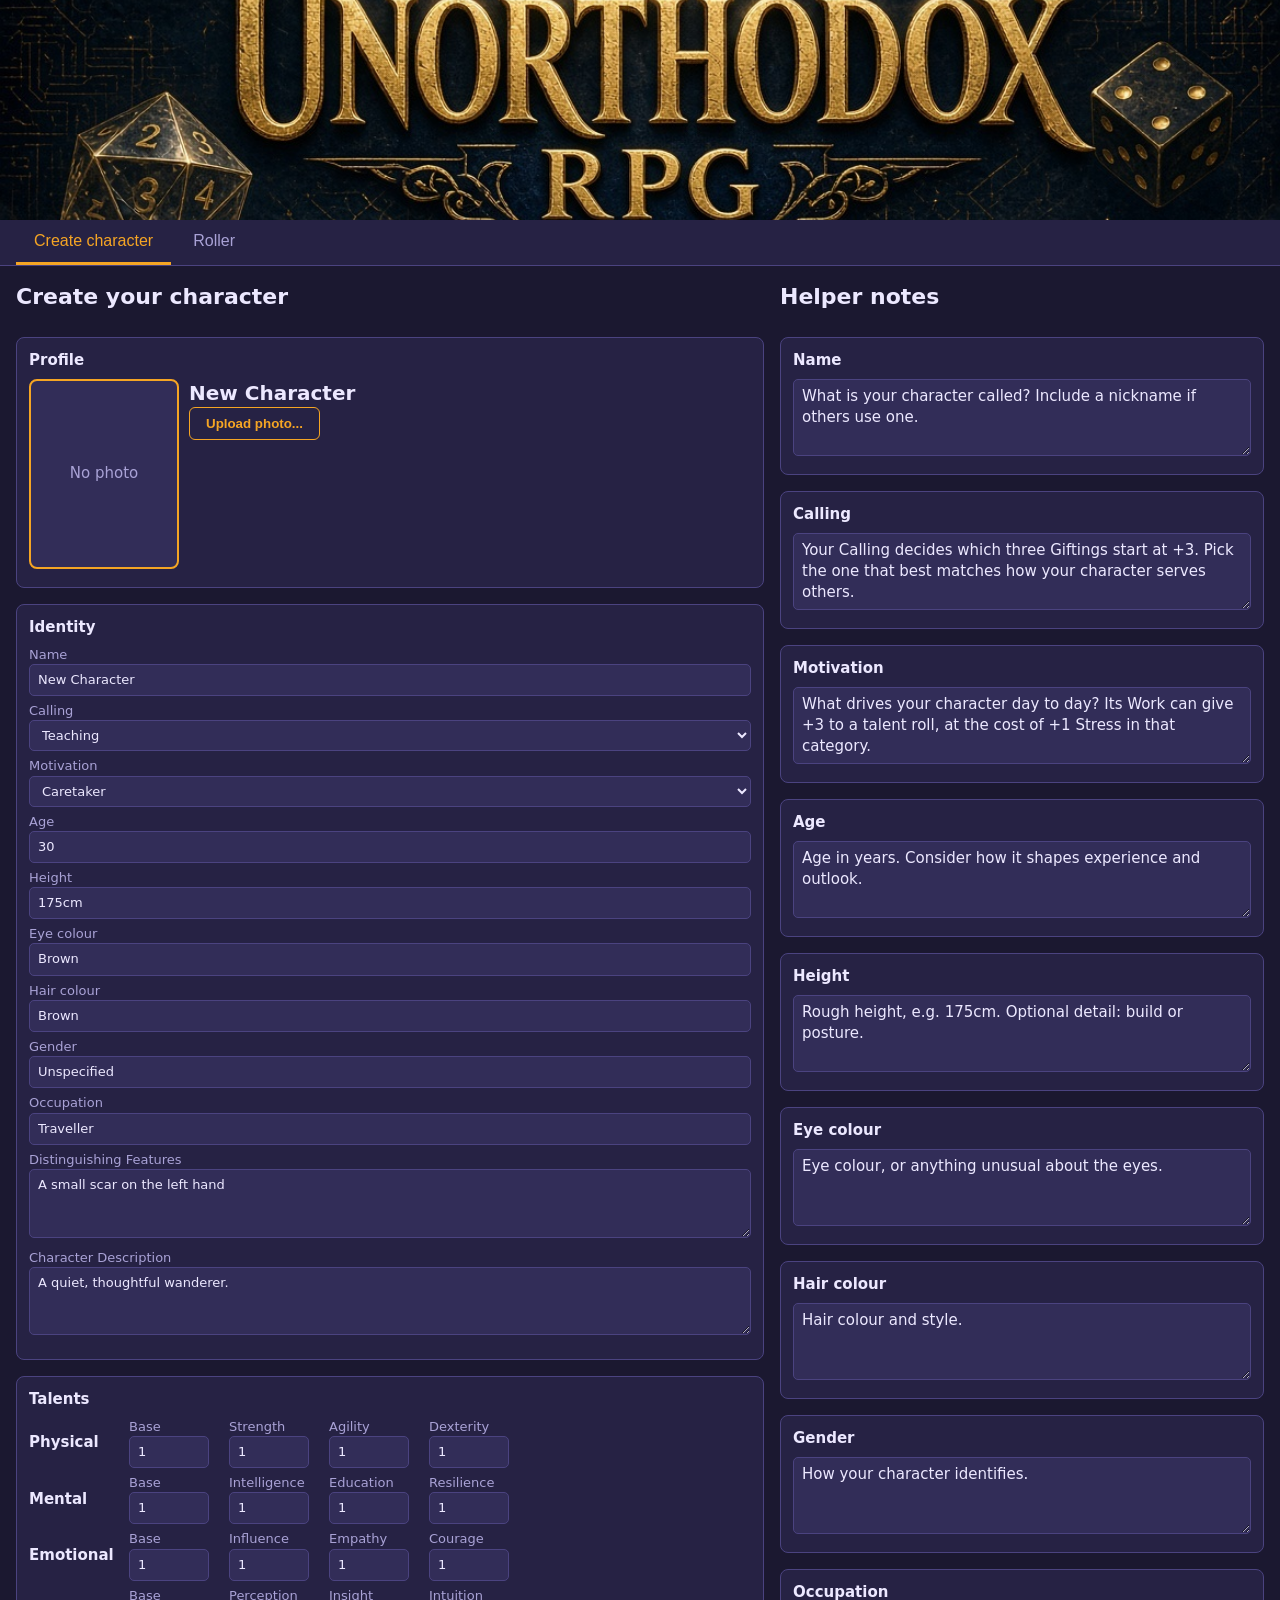
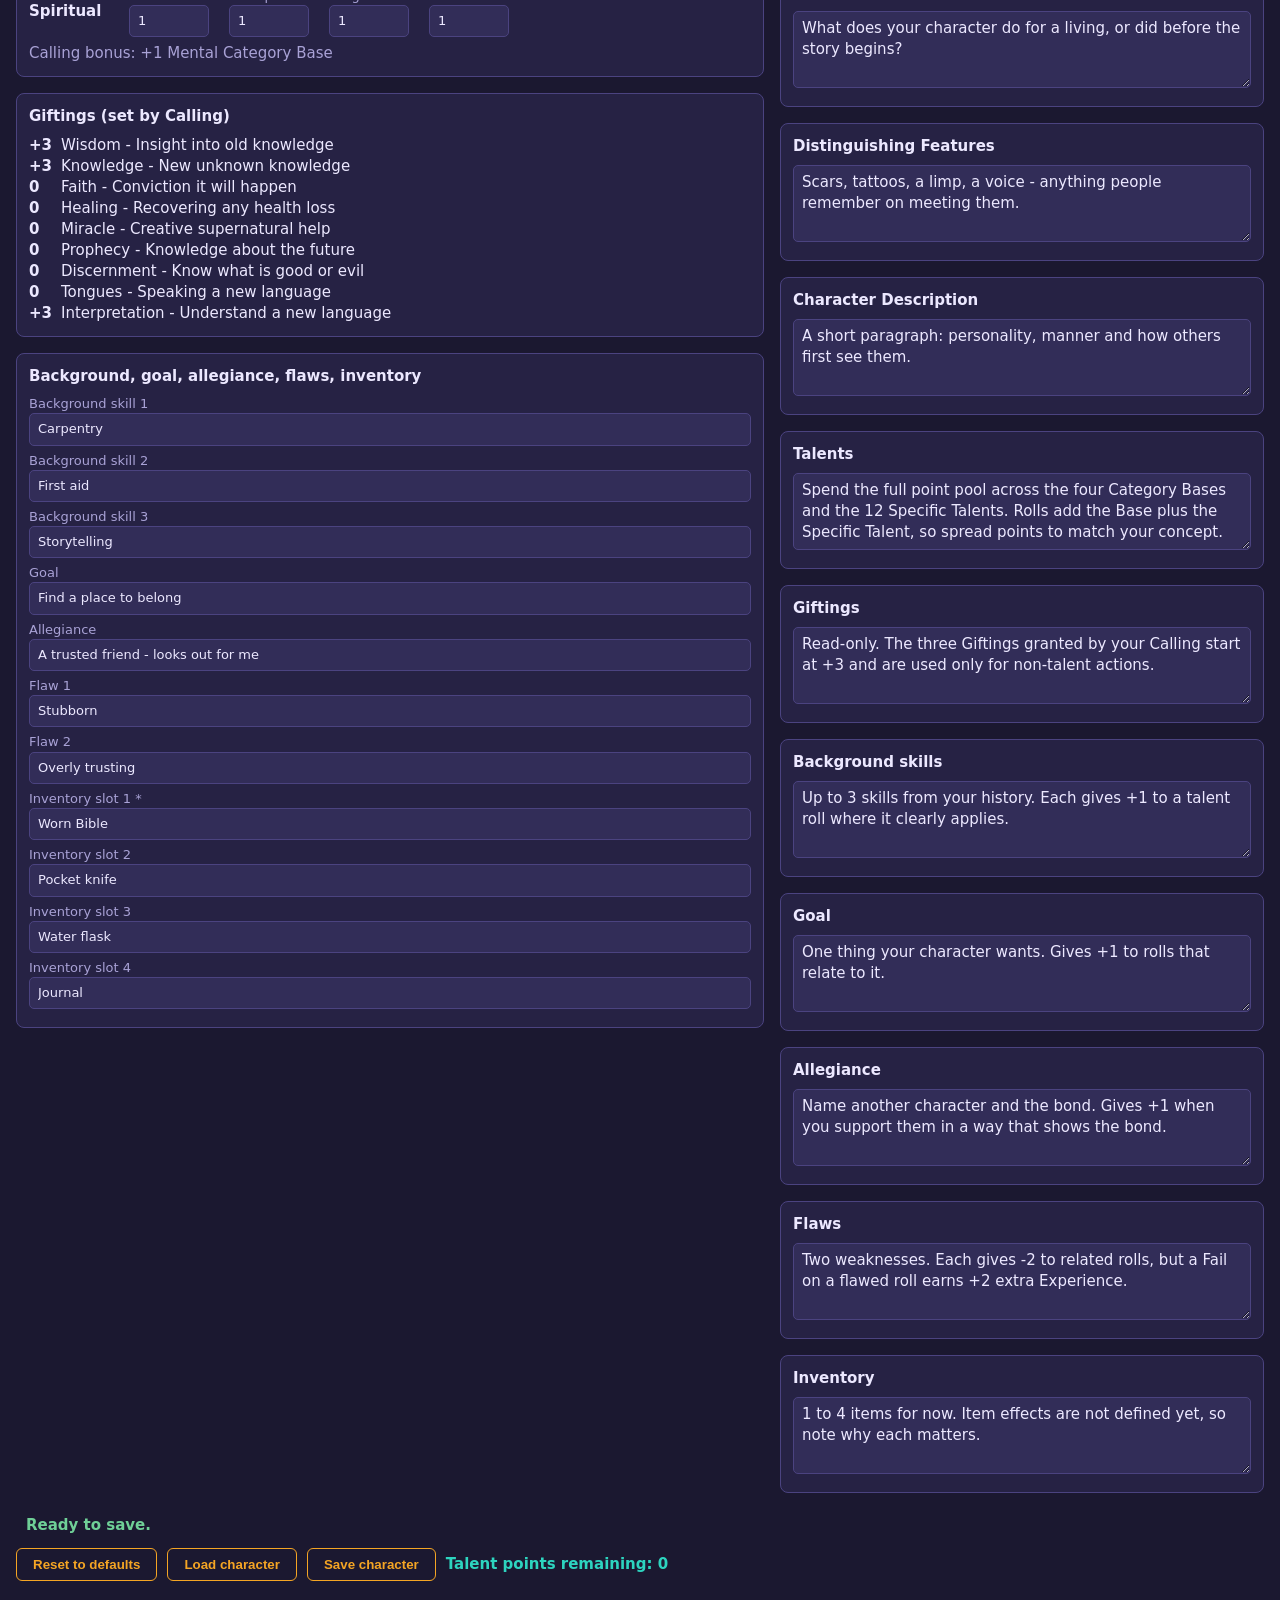
==== index.html @ 0731c24b "Add files via upload version 1" ====
<!DOCTYPE html>
<html lang="en">
<head>
<meta charset="utf-8">
<meta name="viewport" content="width=device-width, initial-scale=1">
<title>Unorthodox RPG</title>
<link rel="stylesheet" href="style.css">
</head>
<body>
<header>
  <img src="title.jpg" alt="Unorthodox" class="banner">
  <nav>
    <button id="tab-create" class="tab active">Create character</button>
    <button id="tab-roll" class="tab">Roller</button>
  </nav>
</header>
<main>
  <section id="page-create"></section>
  <section id="page-roll" hidden></section>
</main>
<div id="toast" hidden></div>
<script src="rules.js"></script>
<script src="app.js"></script>
</body>
</html>
---- style.css ----
:root {
  --bg: #1b1830; --panel: #262244; --field: #322d58; --border: #4b4380; --text: #ece8ff;
  --muted: #a9a2d6; --accent: #f5a524; --teal: #2dd4bf; --good: #5eead4; --warn: #fda4af;
  --profound: #c084fc;
}
* { box-sizing: border-box; }
body { margin: 0; background: var(--bg); color: var(--text); font: 15px/1.4 system-ui, sans-serif; }
.banner { display: block; width: 100%; max-height: 220px; object-fit: cover; }
nav { display: flex; gap: 4px; padding: 0 16px; border-bottom: 1px solid var(--border); background: var(--panel); }
.tab { background: none; border: none; color: var(--muted); padding: 12px 18px; font-size: 16px; cursor: pointer;
  border-bottom: 3px solid transparent; }
.tab.active { color: var(--accent); border-bottom-color: var(--accent); }
.cols { display: flex; flex-wrap: wrap; gap: 16px; padding: 16px; align-items: flex-start; }
.col { display: flex; flex-direction: column; gap: 16px; flex: 1 1 340px; min-width: 0; }
.col.wide { flex: 2 1 460px; }
.card { background: var(--panel); border: 1px solid var(--border); border-radius: 8px; padding: 12px; }
.card > h3, h2 { margin: 0 0 8px; }
h2 { font-size: 22px; }
h3 { font-size: 15px; }
.muted { color: var(--muted); }
.small { font-size: 13px; }
label.f { display: block; margin: 6px 0; font-size: 13px; color: var(--muted); }
input, select, textarea { width: 100%; background: var(--field); color: var(--text); border: 1px solid var(--border);
  border-radius: 5px; padding: 6px 8px; font: inherit; }
input:focus, select:focus, textarea:focus { outline: none; border-color: var(--teal); }
input[type=checkbox], input[type=radio] { width: auto; accent-color: var(--teal); margin-right: 6px; }
input[type=number] { width: 80px; }
.row { display: flex; align-items: center; gap: 10px; flex-wrap: wrap; margin: 6px 0; }
.row > label.f { margin: 0; }
.row.talents label.f { width: 90px; }
.cat { width: 90px; font-weight: bold; }
button.btn { background: var(--accent); color: var(--bg); border: none; border-radius: 6px; padding: 8px 16px;
  font-weight: bold; cursor: pointer; }
button.btn:hover { filter: brightness(1.1); }
button.btn.outline { background: none; color: var(--accent); border: 1px solid var(--accent); }
button.btn:disabled { opacity: .5; cursor: default; }
button.roll { width: 100%; font-size: 22px; padding: 14px; background: var(--teal); }
.status { font-weight: bold; padding: 6px 10px; }
.photo { width: 150px; height: 190px; object-fit: cover; border: 2px solid var(--accent); border-radius: 8px; }
.photo-empty { width: 150px; height: 190px; display: flex; align-items: center; justify-content: center;
  border: 2px solid var(--accent); border-radius: 8px; background: var(--field); color: var(--muted); }
.bar { height: 4px; border-radius: 2px; background: var(--teal); min-width: 2px; }
.barrow { display: flex; align-items: center; gap: 8px; font-size: 12px; color: var(--muted); }
.barrow span:first-child { width: 72px; }
.barwrap { flex: 1; }
.dice { display: flex; gap: 8px; justify-content: center; min-height: 72px; flex-wrap: wrap; }
.die { width: 64px; height: 64px; border-radius: 10px; background: var(--field); border: 2px solid var(--border);
  font-size: 30px; font-weight: 700; display: flex; align-items: center; justify-content: center; }
.die.dropped { opacity: .35; text-decoration: line-through; }
.center { text-align: center; }
.total { font-size: 64px; font-weight: 800; line-height: 1.1; }
.outcome { font-size: 20px; font-weight: bold; }
.preview { background: var(--panel); border: 1px dashed var(--teal); border-radius: 6px; padding: 8px 10px; }
.history { height: 150px; overflow-y: auto; font-size: 13px; }
.disabled { opacity: .4; }
#toast { position: fixed; bottom: 20px; left: 50%; transform: translateX(-50%); background: var(--panel);
  border: 1px solid var(--accent); padding: 10px 18px; border-radius: 8px; }
[hidden] { display: none !important; }
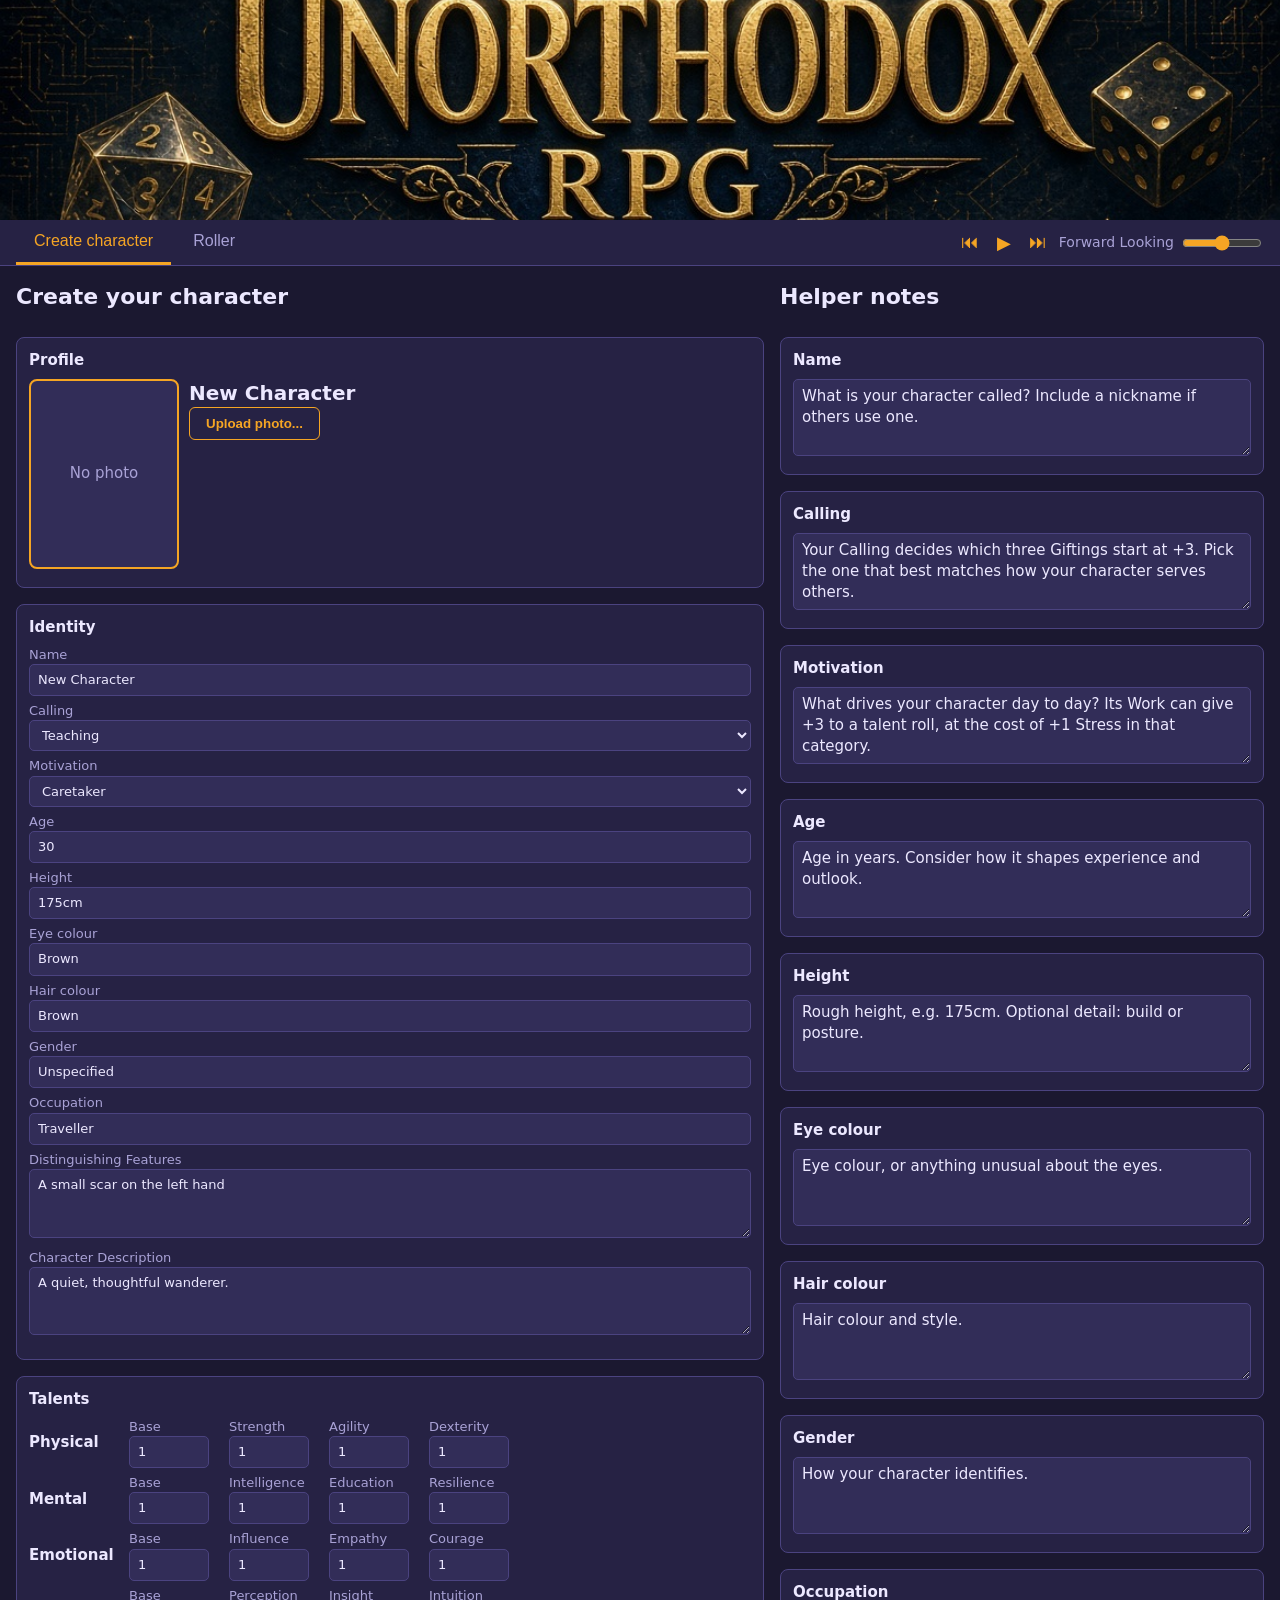
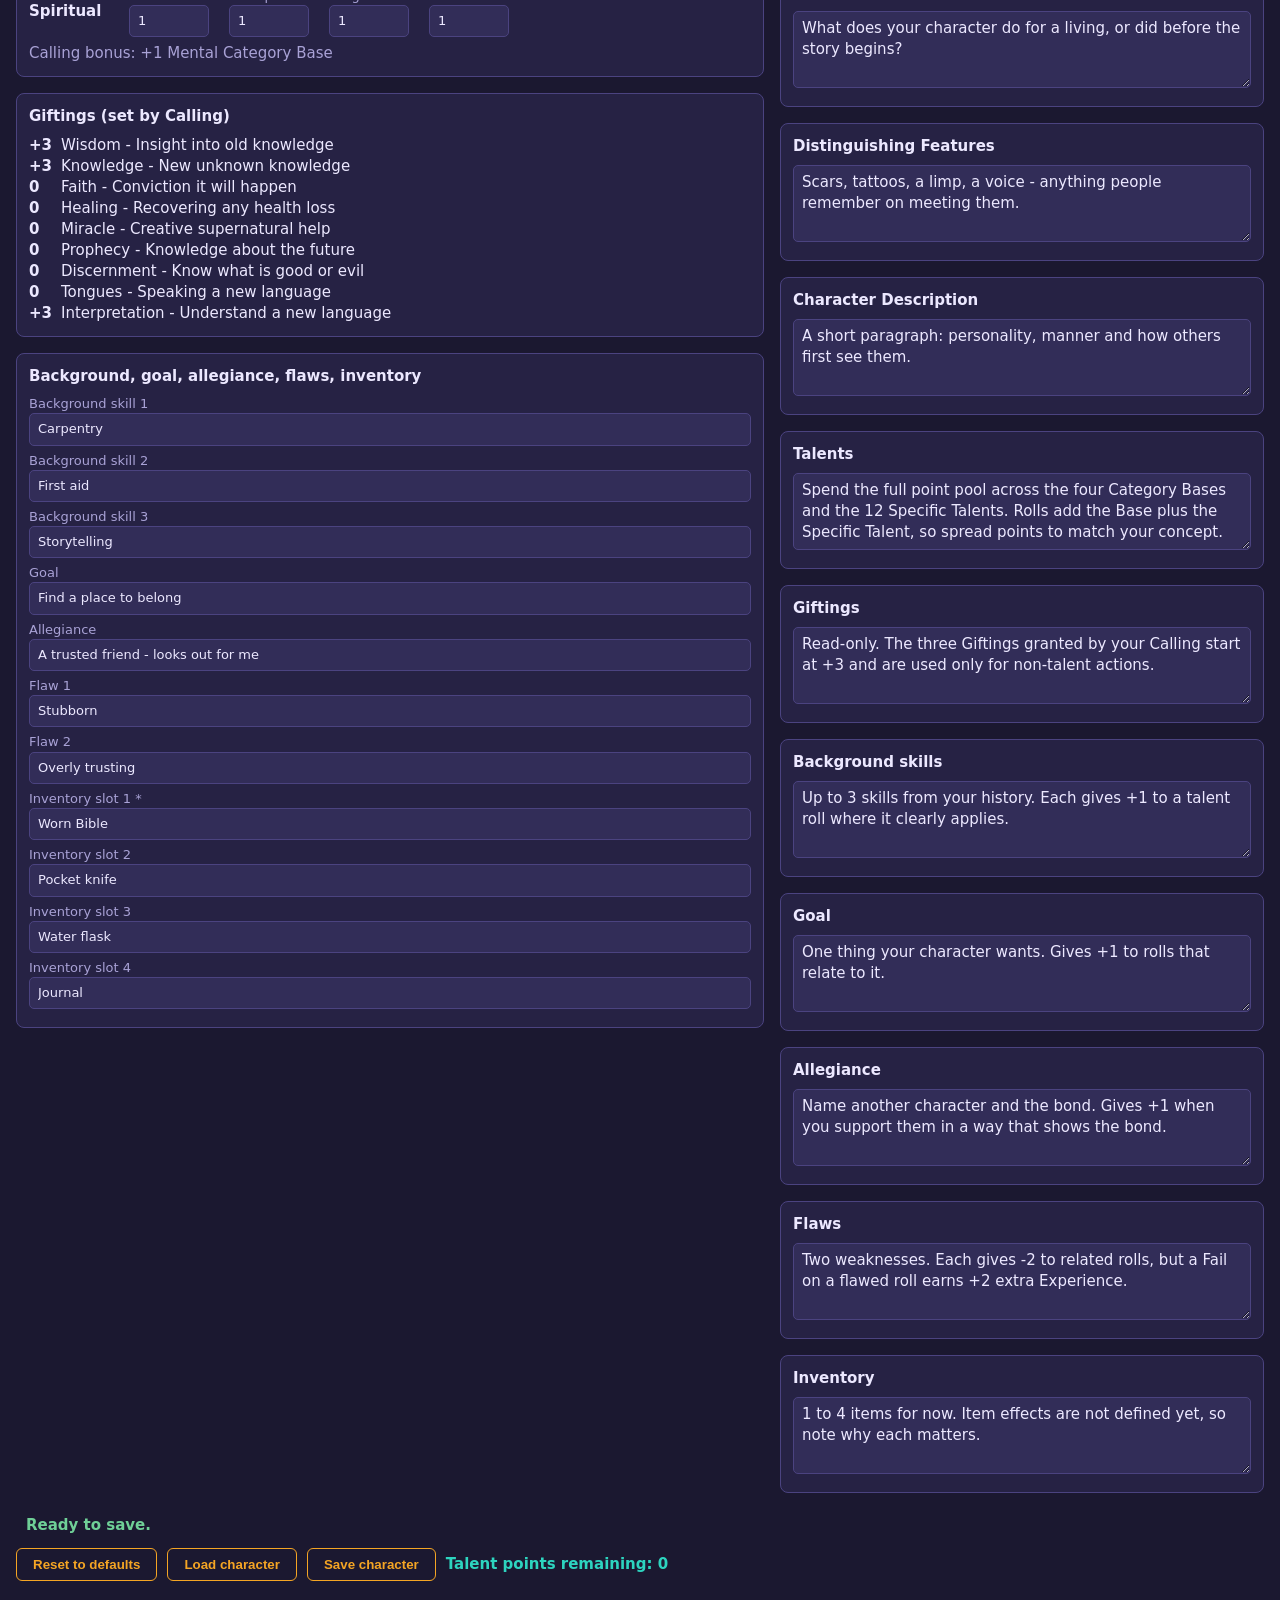
==== commit 3fdf10cd: "Add music player" ====
--- a/index.html
+++ b/index.html
@@ -12,6 +12,13 @@
   <nav>
     <button id="tab-create" class="tab active">Create character</button>
     <button id="tab-roll" class="tab">Roller</button>
+    <div id="music" class="music" hidden>
+      <button id="m-prev" title="Previous track">⏮</button>
+      <button id="m-play" title="Play music">▶</button>
+      <button id="m-next" title="Next track">⏭</button>
+      <span id="m-title" class="m-title">Music</span>
+      <input id="m-vol" type="range" min="0" max="100" value="50" title="Music volume">
+    </div>
   </nav>
 </header>
 <main>
@@ -21,5 +28,7 @@
 <div id="toast" hidden></div>
 <script src="rules.js"></script>
 <script src="app.js"></script>
+<script src="tracks.js"></script>
+<script src="music.js"></script>
 </body>
 </html>
--- a/style.css
+++ b/style.css
@@ -10,6 +10,10 @@
 .tab { background: none; border: none; color: var(--muted); padding: 12px 18px; font-size: 16px; cursor: pointer;
   border-bottom: 3px solid transparent; }
 .tab.active { color: var(--accent); border-bottom-color: var(--accent); }
+.music { margin-left: auto; display: flex; align-items: center; gap: 6px; color: var(--muted); }
+.music button { background: none; border: none; color: var(--accent); font-size: 18px; cursor: pointer; padding: 4px 6px; }
+.m-title { max-width: 160px; overflow: hidden; text-overflow: ellipsis; white-space: nowrap; font-size: 14px; }
+.music input { width: 80px; accent-color: var(--accent); }
 .cols { display: flex; flex-wrap: wrap; gap: 16px; padding: 16px; align-items: flex-start; }
 .col { display: flex; flex-direction: column; gap: 16px; flex: 1 1 340px; min-width: 0; }
 .col.wide { flex: 2 1 460px; }
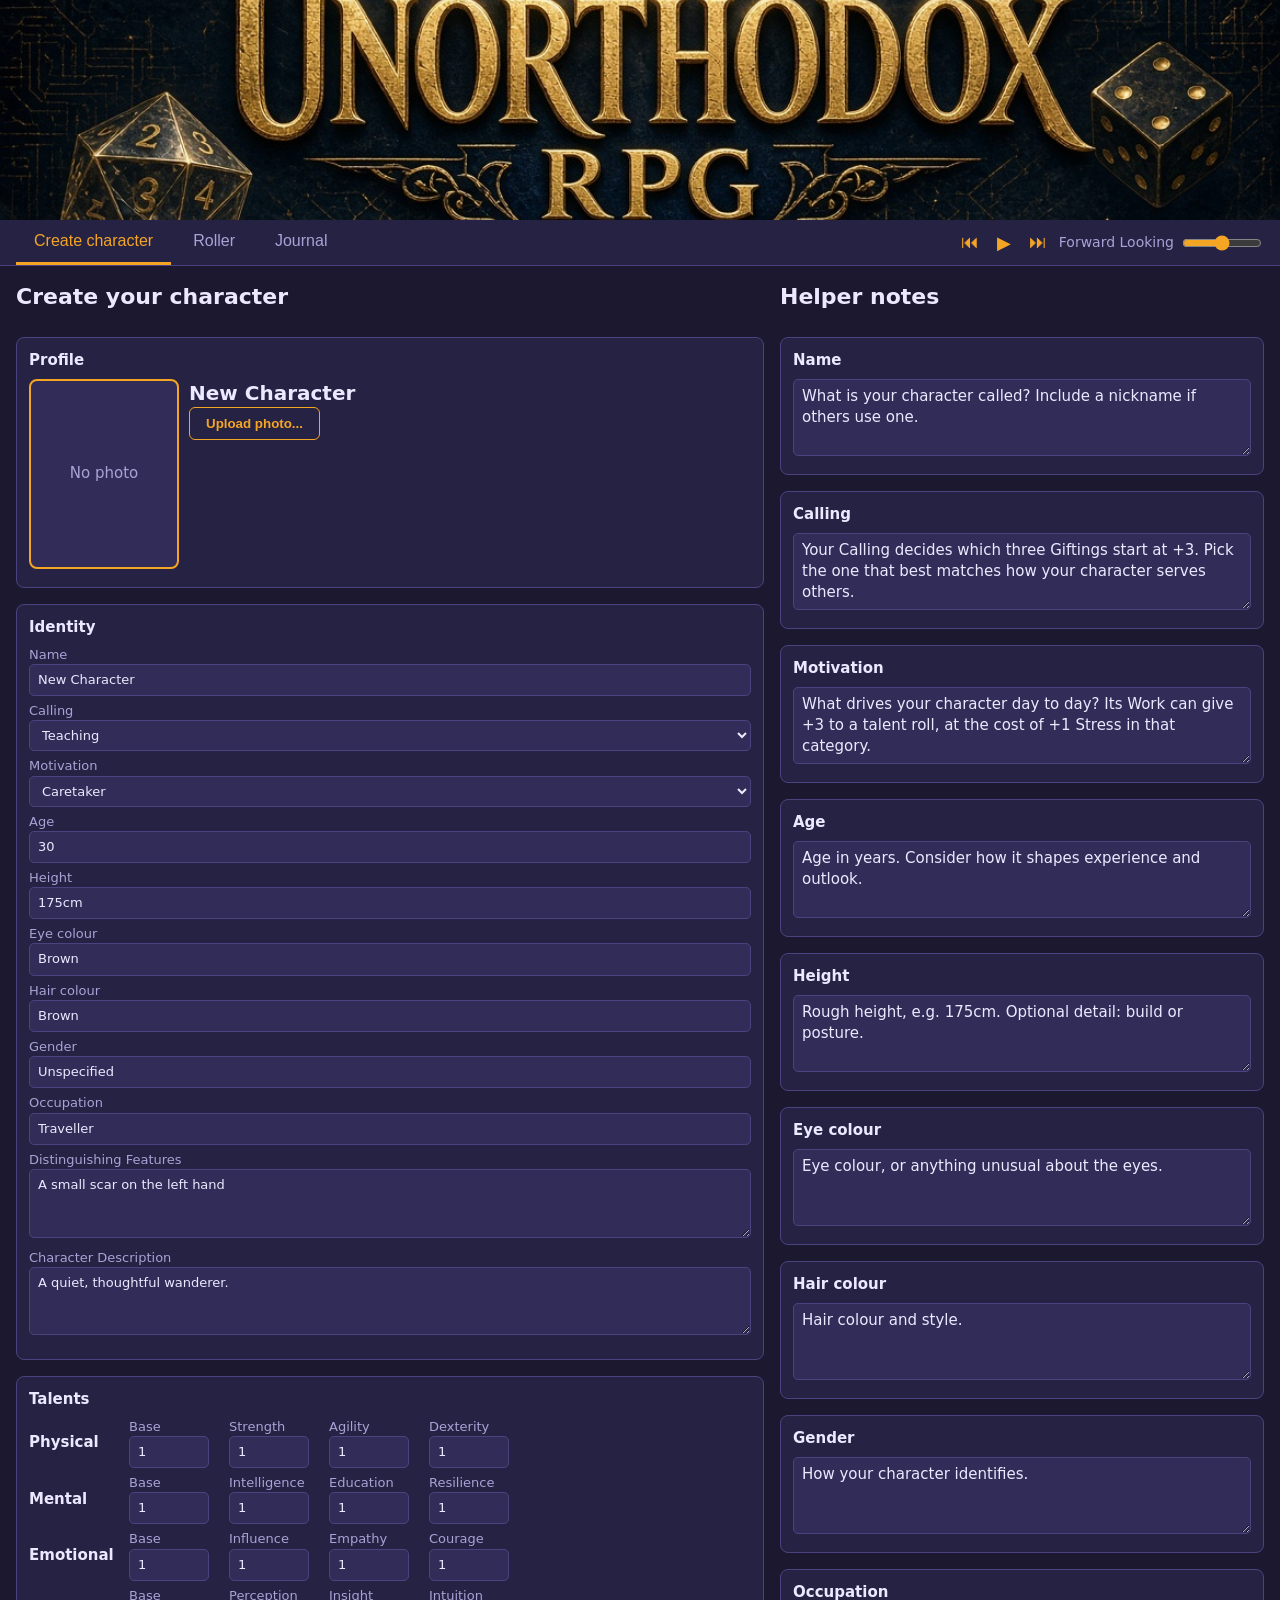
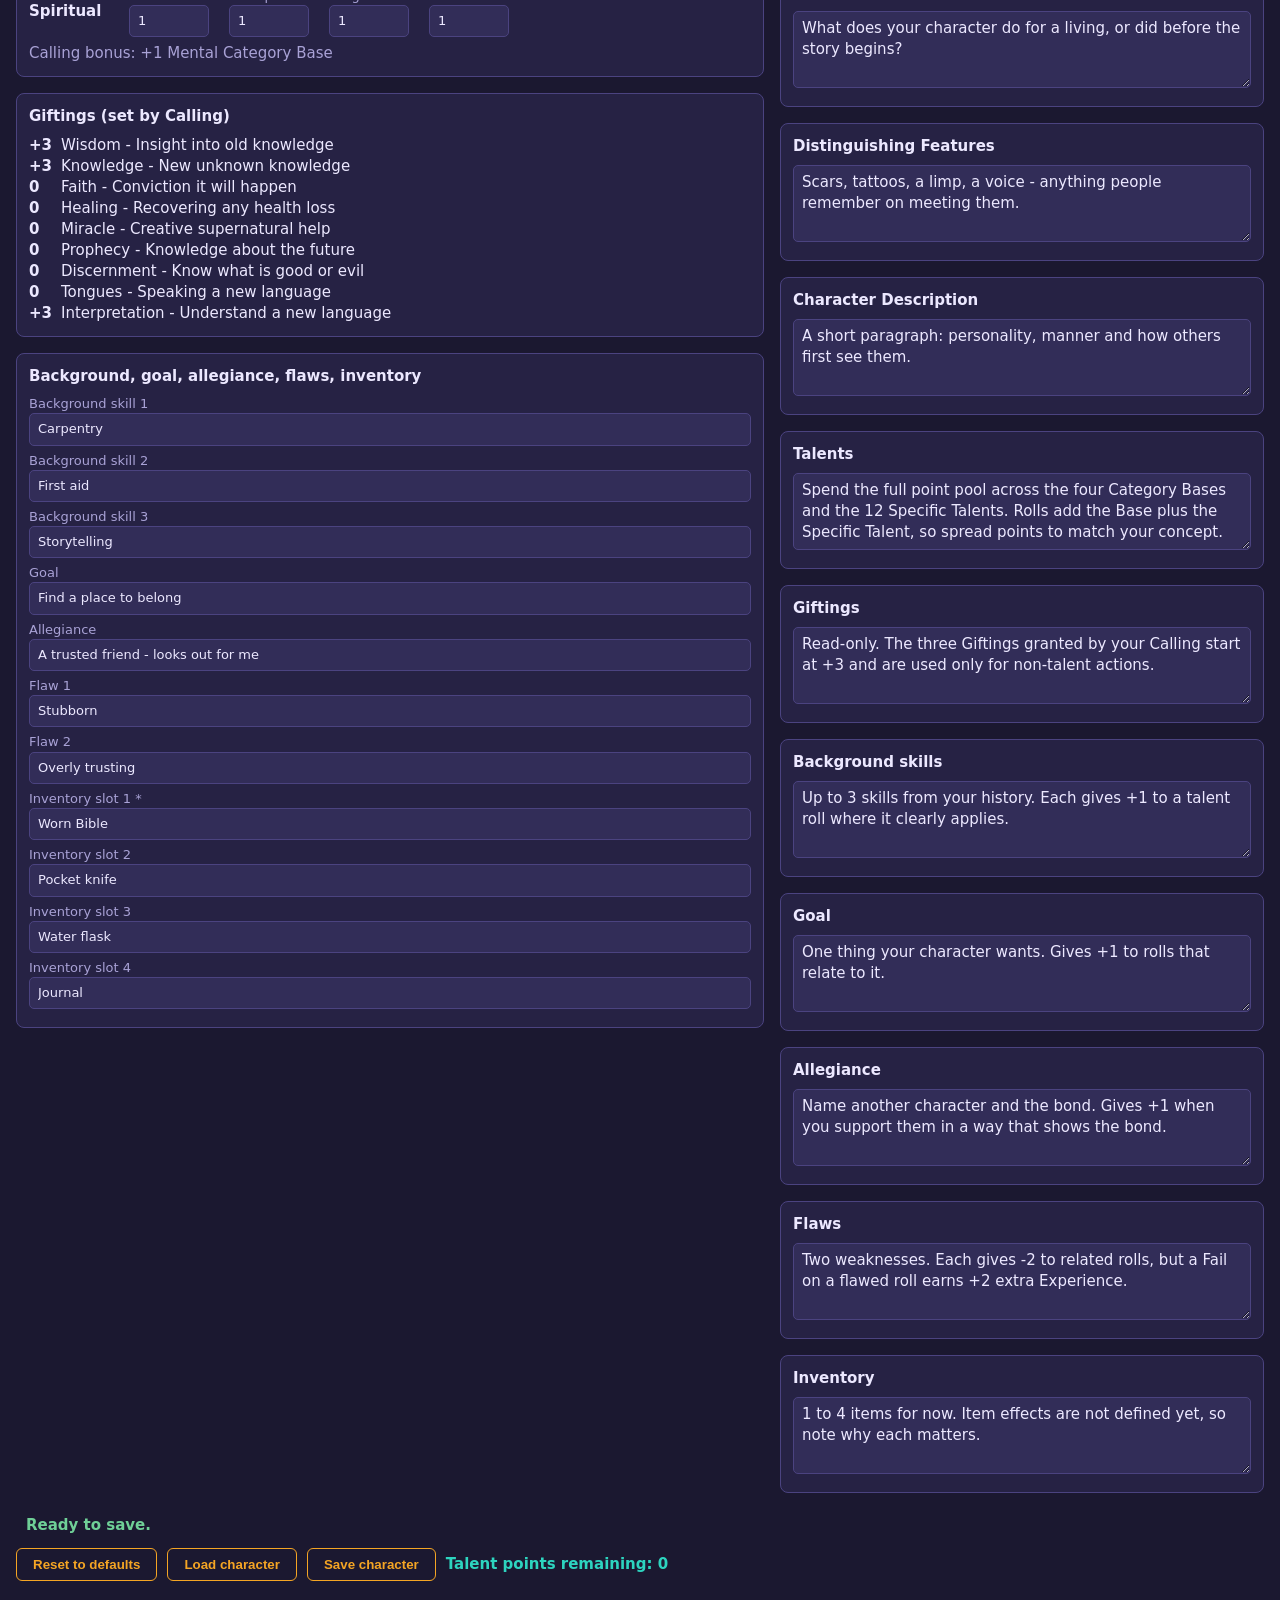
==== commit 5ffc0062: "Add Journal tab" ====
--- a/index.html
+++ b/index.html
@@ -12,6 +12,7 @@
   <nav>
     <button id="tab-create" class="tab active">Create character</button>
     <button id="tab-roll" class="tab">Roller</button>
+    <button id="tab-journal" class="tab">Journal</button>
     <div id="music" class="music" hidden>
       <button id="m-prev" title="Previous track">⏮</button>
       <button id="m-play" title="Play music">▶</button>
@@ -24,6 +25,7 @@
 <main>
   <section id="page-create"></section>
   <section id="page-roll" hidden></section>
+  <section id="page-journal" hidden></section>
 </main>
 <div id="toast" hidden></div>
 <script src="rules.js"></script>
--- a/style.css
+++ b/style.css
@@ -17,6 +17,13 @@
 .cols { display: flex; flex-wrap: wrap; gap: 16px; padding: 16px; align-items: flex-start; }
 .col { display: flex; flex-direction: column; gap: 16px; flex: 1 1 340px; min-width: 0; }
 .col.wide { flex: 2 1 460px; }
+.jlist { display: flex; flex-direction: column; gap: 4px; max-height: 560px; overflow-y: auto; }
+button.jentry { display: flex; flex-direction: column; align-items: flex-start; text-align: left; background: var(--field); color: var(--text);
+  border: 1px solid var(--border); border-radius: 5px; padding: 6px 10px; font: inherit; cursor: pointer; }
+button.jentry:hover { border-color: var(--teal); }
+button.jentry.sel { border-color: var(--teal); background: var(--panel); }
+#page-journal textarea { resize: vertical; margin-top: 8px; }
+#page-journal input[type=text] { margin-top: 6px; }
 .card { background: var(--panel); border: 1px solid var(--border); border-radius: 8px; padding: 12px; }
 .card > h3, h2 { margin: 0 0 8px; }
 h2 { font-size: 22px; }
@@ -55,7 +62,20 @@
 .total { font-size: 64px; font-weight: 800; line-height: 1.1; }
 .outcome { font-size: 20px; font-weight: bold; }
 .preview { background: var(--panel); border: 1px dashed var(--teal); border-radius: 6px; padding: 8px 10px; }
-.history { height: 150px; overflow-y: auto; font-size: 13px; }
+.history { height: 220px; overflow-y: auto; font-size: 13px; }
+.history .entry { padding: 4px 0; border-bottom: 1px solid var(--border); }
+.tgrid { display: grid; grid-template-columns: 1fr 70px 72px 64px; gap: 2px 6px; align-items: center; margin-top: 10px; }
+.tgrid .th { text-align: center; color: var(--muted); font-size: 13px; }
+.tgrid .band { display: flex; align-items: center; justify-content: center; padding: 4px 0; color: var(--bg); }
+.tgrid .band.first { justify-content: flex-start; padding-left: 8px; border-radius: 5px 0 0 5px; }
+.tgrid .band.last { border-radius: 0 5px 5px 0; }
+.tgrid .band input { width: 100%; padding: 3px 4px; }
+.tgrid .tval { text-align: center; }
+.pen { color: #ff4d4d; }
+button.talent { text-align: left; background: none; color: var(--text); border: 1px solid transparent; border-radius: 4px;
+  padding: 3px 6px 3px 18px; font: inherit; cursor: pointer; }
+button.talent:hover { border-color: var(--teal); background: var(--field); }
+button.talent.sel { background: var(--teal); color: var(--bg); font-weight: bold; }
 .disabled { opacity: .4; }
 #toast { position: fixed; bottom: 20px; left: 50%; transform: translateX(-50%); background: var(--panel);
   border: 1px solid var(--accent); padding: 10px 18px; border-radius: 8px; }
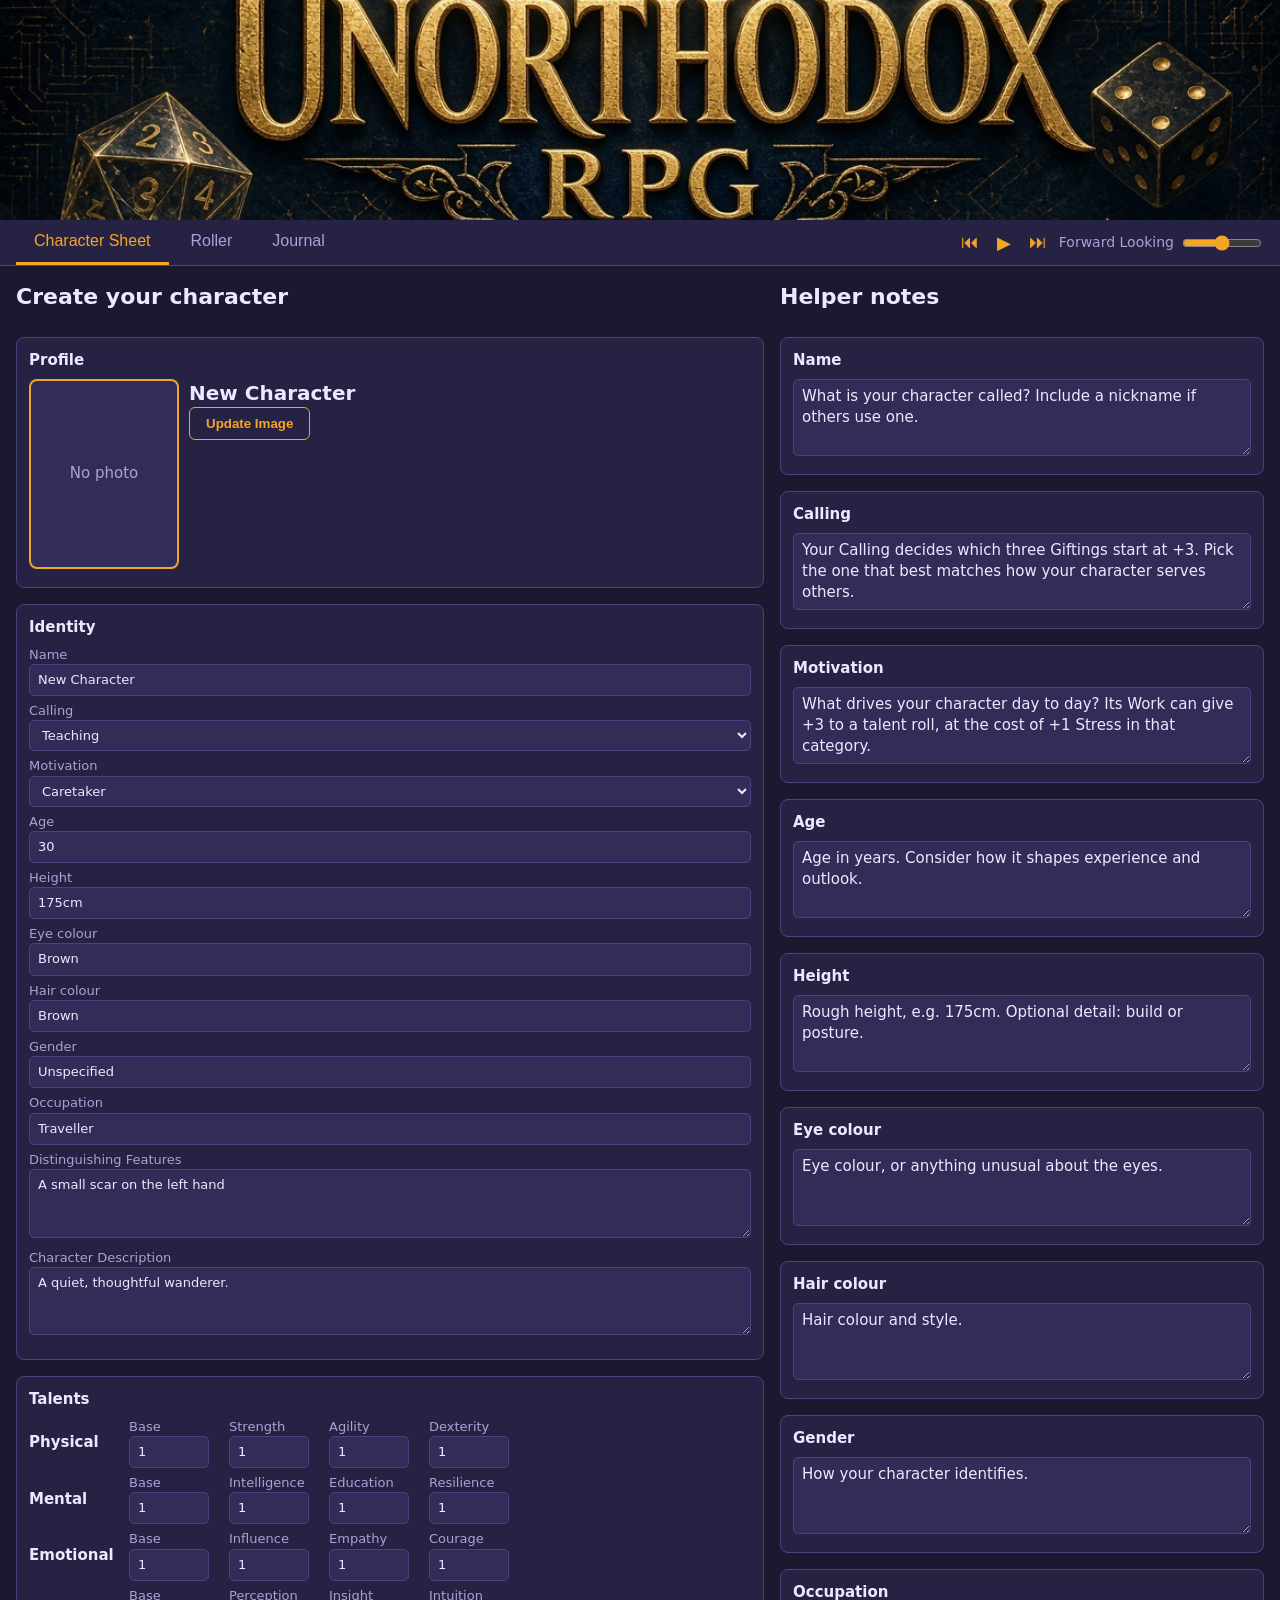
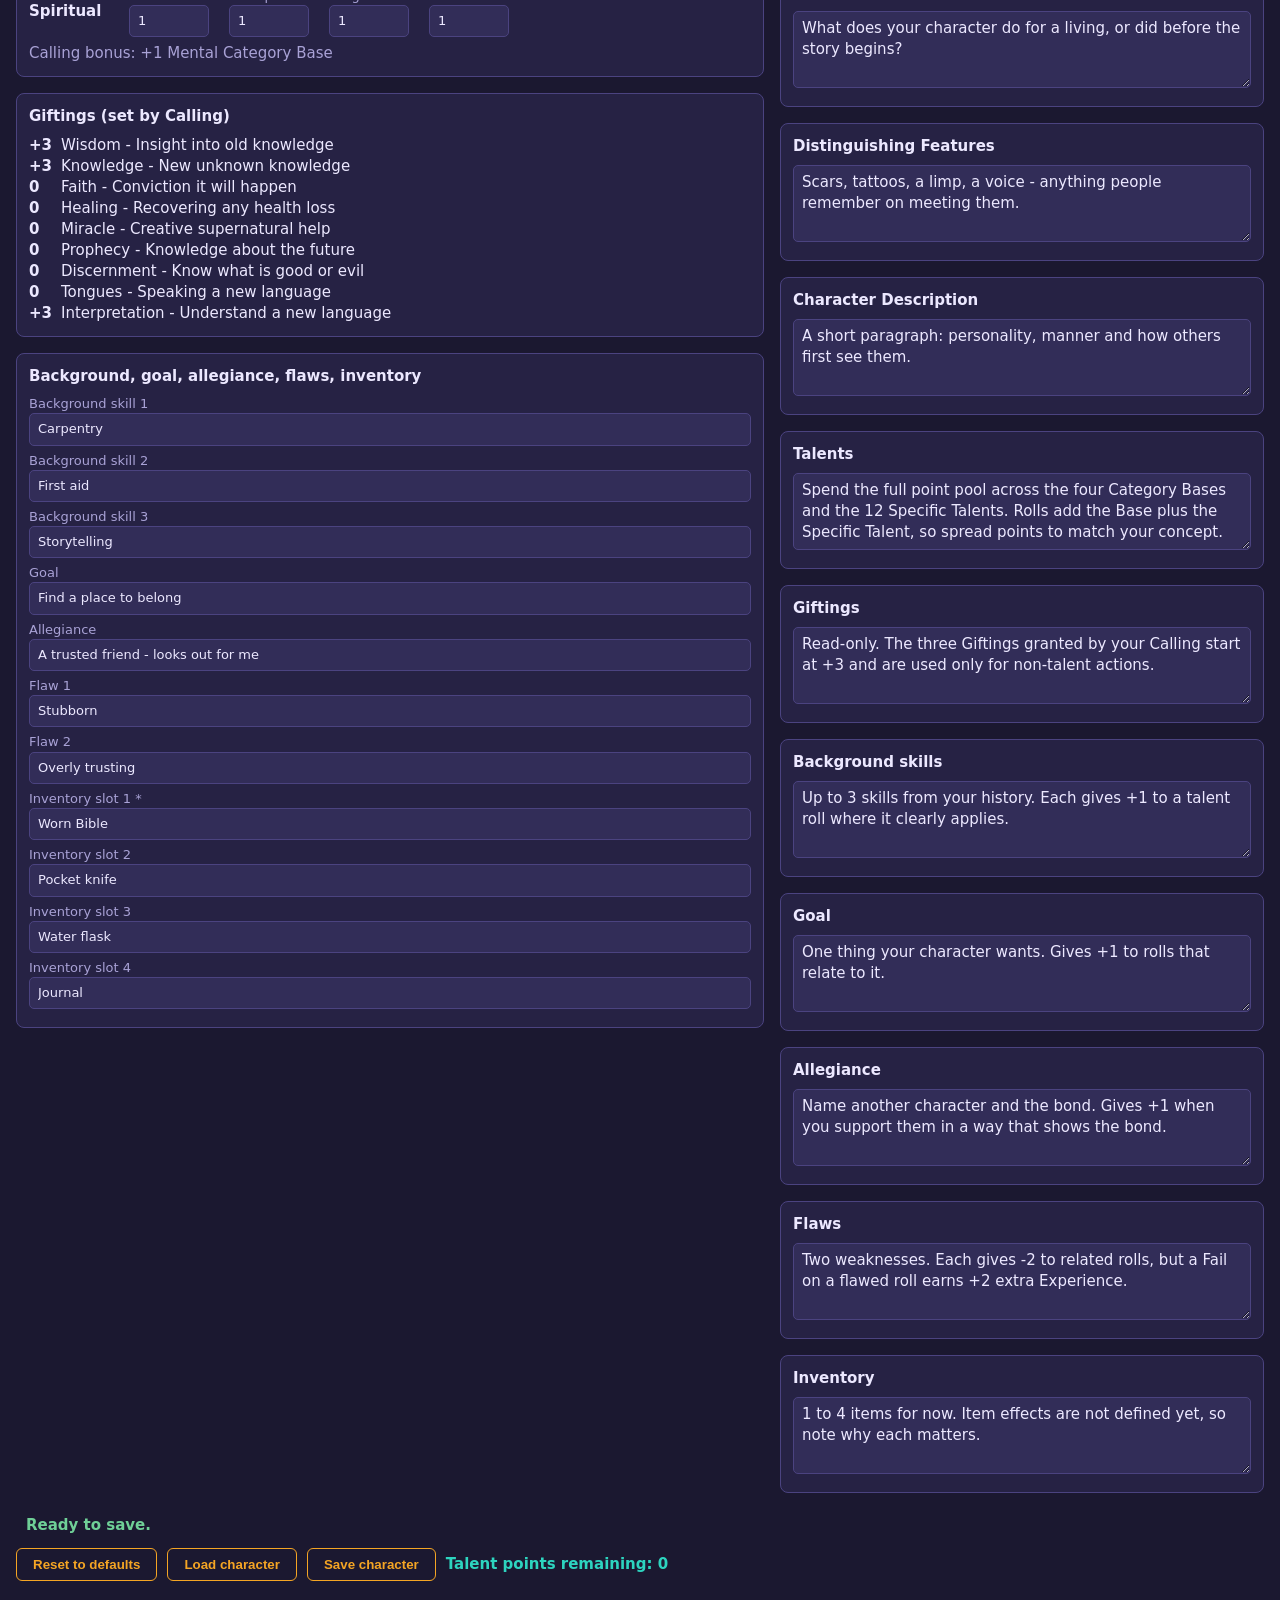
==== commit c96e65c9: "Add tooltips, rename tab and image button" ====
--- a/index.html
+++ b/index.html
@@ -10,7 +10,7 @@
 <header>
   <img src="title.jpg" alt="Unorthodox" class="banner">
   <nav>
-    <button id="tab-create" class="tab active">Create character</button>
+    <button id="tab-create" class="tab active">Character Sheet</button>
     <button id="tab-roll" class="tab">Roller</button>
     <button id="tab-journal" class="tab">Journal</button>
     <div id="music" class="music" hidden>
@@ -29,6 +29,7 @@
 </main>
 <div id="toast" hidden></div>
 <script src="rules.js"></script>
+<script src="help.js"></script>
 <script src="app.js"></script>
 <script src="tracks.js"></script>
 <script src="music.js"></script>
--- a/style.css
+++ b/style.css
@@ -30,7 +30,22 @@
 h3 { font-size: 15px; }
 .muted { color: var(--muted); }
 .small { font-size: 13px; }
-label.f { display: block; margin: 6px 0; font-size: 13px; color: var(--muted); }
+label.f, div.f { display: block; margin: 6px 0; font-size: 13px; color: var(--muted); }
+#tip { position: fixed; z-index: 1000; max-width: 340px; max-height: 70vh; overflow-y: auto; background: var(--panel); color: var(--text);
+  border: 1px solid var(--teal); border-radius: 8px; padding: 8px 12px; font-size: 13px; line-height: 1.4; box-shadow: 0 6px 20px rgba(0,0,0,.5); }
+#tip b { color: var(--teal); display: block; margin-bottom: 2px; }
+#tip p { margin: 6px 0 0; }
+#tip ul { margin: 6px 0 0; padding-left: 18px; }
+#tip .tip-more { display: inline-block; margin-top: 4px; color: var(--teal); }
+.dd { position: relative; }
+.dd-btn { width: 100%; display: flex; justify-content: space-between; align-items: center; background: var(--field); color: var(--text);
+  border: 1px solid var(--border); border-radius: 5px; padding: 6px 8px; font: inherit; cursor: pointer; }
+.dd-btn:disabled { opacity: .5; cursor: default; }
+.dd-list { position: absolute; z-index: 900; left: 0; right: 0; top: 100%; margin-top: 2px; background: var(--field); border: 1px solid var(--teal);
+  border-radius: 5px; max-height: 280px; overflow-y: auto; }
+.dd-item { padding: 6px 8px; cursor: pointer; color: var(--text); }
+.dd-item:hover, .dd-item:focus { background: var(--teal); color: var(--bg); outline: none; }
+.dd-item.sel { font-weight: bold; }
 input, select, textarea { width: 100%; background: var(--field); color: var(--text); border: 1px solid var(--border);
   border-radius: 5px; padding: 6px 8px; font: inherit; }
 input:focus, select:focus, textarea:focus { outline: none; border-color: var(--teal); }
